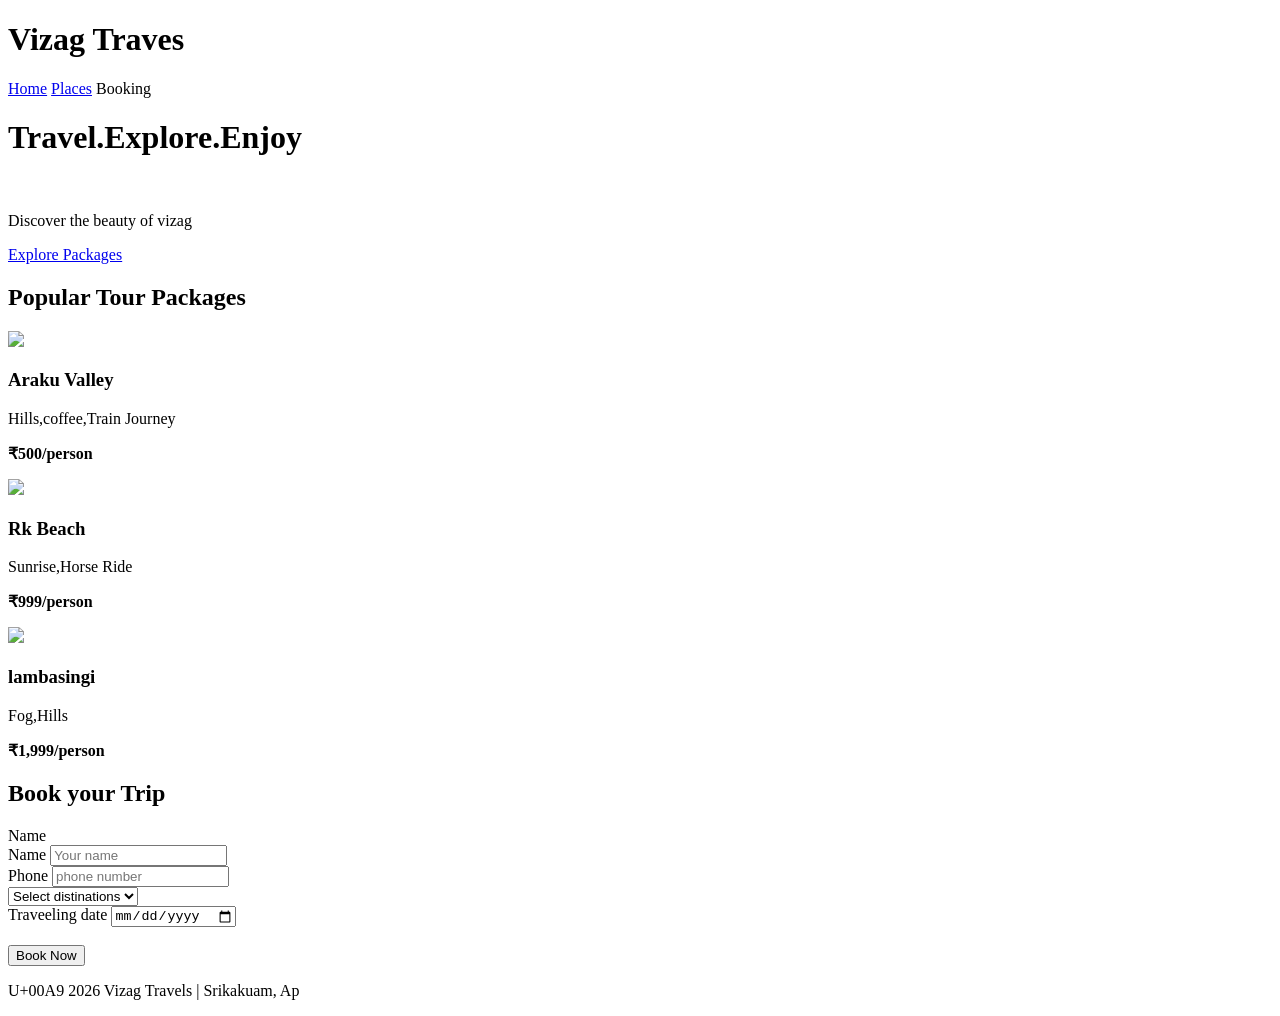
==== index.html @ c535653a "Rename index (1).html to index.html" ====
<!DOCTYPE html>
<html lang="en">
    <head>
        <meta charset="UTF-8">
        <title>Vizag Travels</title>
    <link rel="stylesheet"href="style.css">
    </head>
    <body>
    <header>
        <h1>Vizag Traves</h1>
        <nav>
            <a href="#home">Home</a>
            <a href="#places">Places</a>
            <a href="#booking"></a>Booking
        </nav>
    </header>
    <div class="tour" id="home">
        <h1>Travel.Explore.Enjoy</h1><br>
        <p> Discover the beauty of vizag</p>
        <a class="button" href="#booking"> Explore Packages</a>
    </div>
    <section id="places">
        <h2>Popular Tour Packages</h2>
        <div class="places-box">
            <div class="card">
                <img src="araku.webp" width="500">
                <h3>Araku Valley</h3>
                <p>Hills,coffee,Train Journey</p>
                <p><b>&#8377;500/person</b></p>
            </div> 
            <div class="card">
                <img src="rk beach.jfif" width="500">
                <h3>Rk Beach</h3>
                <p>Sunrise,Horse Ride</p>
                <p><b>&#8377;999/person</b></p>
            </div>
            <div class="card">
                <img src="lambasingi.jfif" width="500">
                <h3> lambasingi</h3>
                <p>Fog,Hills</p>
                <p><b>&#8377;1,999/person</b></p>
            </div>
        </div>
        <section id="booking">
            <h2>Book your Trip</h2>
            <form id="booking">
                <label>Name</label>
                <div class="form-grid">
                </div>
                <div>
                    <label>Name</label>
                <input type="text" placeholder="Your name" required>
                </div>
                <div>
                    <label>Phone</label>
                <input type="tel" placeholder="phone number" required>
                </div>
                <select>
                    <option>Select distinations</option>
                    <option>Araku Valley</option>
                    <option>RK Beach</option><br>
                    <option>lambasingi</option>
                </select>
                <div>
                    <label>Traveeling date</label>
                <input type="date" required><br><br>
                </div>
                <button type="submit">Book Now</button>
            </form>
        </section>
<footer>
    <p>U+00A9 2026 Vizag Travels | Srikakuam, Ap</p>
</footer>
    </body>
</html>
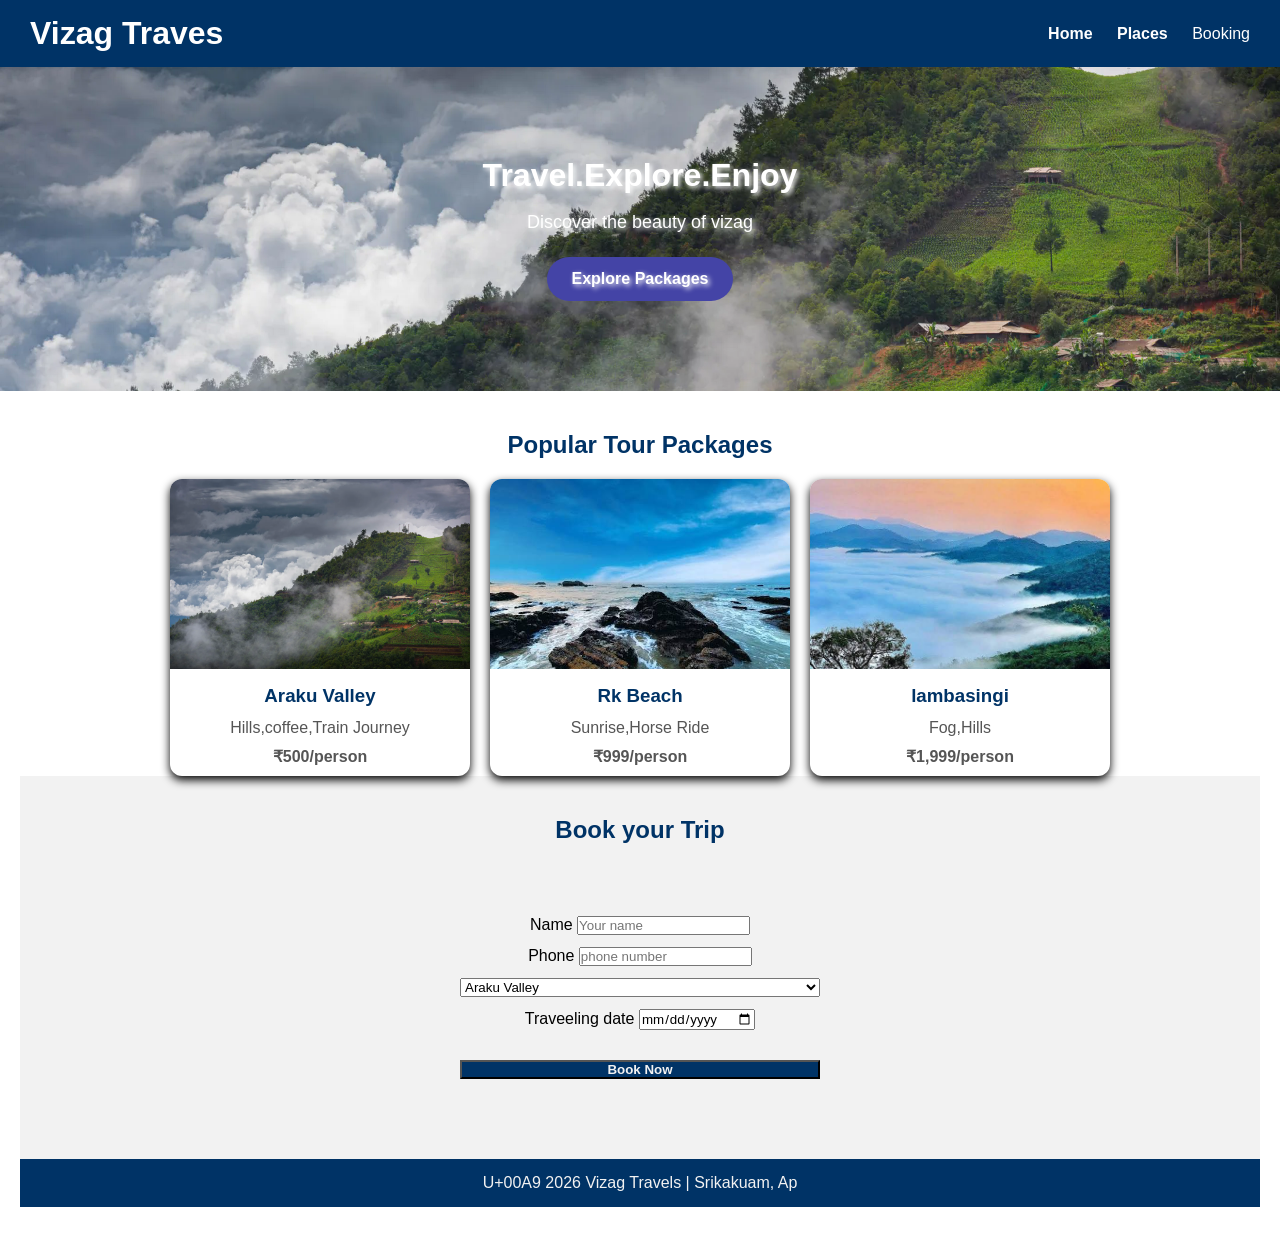
==== commit 2d9c46cb: "Update index.html" ====
--- a/index.html
+++ b/index.html
@@ -44,7 +44,6 @@
         <section id="booking">
             <h2>Book your Trip</h2>
             <form id="booking">
-                <label>Name</label>
                 <div class="form-grid">
                 </div>
                 <div>
@@ -56,7 +55,7 @@
                 <input type="tel" placeholder="phone number" required>
                 </div>
                 <select>
-                    <option>Select distinations</option>
+                    <label>Select destinations</label>
                     <option>Araku Valley</option>
                     <option>RK Beach</option><br>
                     <option>lambasingi</option>
--- a/style.css
+++ b/style.css
@@ -0,0 +1,136 @@
+*{
+    margin: 0;
+    padding: 0;
+    box-sizing: border-box;
+    font-family: Arial, sans-serif;
+}
+header{
+    background: #003366;
+    color:white ;
+    display: flex;
+    justify-content: space-between;
+    align-items: center;
+    padding: 15px 30px;
+}
+header nav a{
+    color: white;
+    text-decoration: none;
+    margin-left: 20px;
+    font-weight: bold;
+}
+.tour{
+    background-color: #87cEEB;
+    background-image: url('araku.webp');
+    background-size: cover;
+    background-position: center;
+    padding: 90px 20px;
+    text-shadow: 2px 2px 5px;
+    color: white;
+    text-align: center;
+    text-size-adjust: ;
+}
+.tour h2{font: size 41px;
+    margin-bottom: 10px}
+.tour p{font-size: 18px;
+     margin-bottom: 24px;}
+.button{
+    background:rgb(68, 68, 166);
+    color:white;
+    padding:13px 25px;
+    border-radius: 30px;
+    font-weight: bold;
+    text-decoration: none;
+    display: inline-block;
+}
+#places{
+    padding: 40px 20px;
+    text-align: center;
+}
+#places h2{
+    margin-bottom: 20px;
+    color: #003366;
+}
+.places-box{
+    display: flex;
+    gap: 20px;
+    justify-content: center;
+    flex-wrap: wrap;
+}
+.card{
+    width: 300px;
+    border:1px  ;
+    border-radius: 12px;
+    overflow: hidden;
+    background: white;
+    box-shadow: 0 4px 10px;
+}
+.card img{
+    width: 100%;
+    height: 190px;
+    object-fit: cover;
+}
+.card h3{
+    margin: 12px 5px;
+    color: #003366;
+}
+.card p{
+    margin-bottom: 10px;
+    color: #555;
+}
+#booking{
+    padding: 40px 20px;
+    background: whitesmoke;
+    text-align: center;
+}
+#booking h2{
+    margin-bottom: 20px;
+    color:#003366;
+}
+.card p{
+    margin-bottom: 10px;
+    color: #555;
+}
+#booking{
+    padding: 40pxx 20px;
+    background: #f2f2f2;
+    text-align: center;
+}
+#booking h2{
+    margin-bottom: 20px;
+    color: #003366;
+}
+#booking form{
+    max-width: 400px;
+    margin: auto;
+    display: flex;
+    flex-direction: column;
+    gap: 12px;
+}
+#booking button{
+    background: #003366;
+    color: #f2f2f2;
+    cursor: pointer;
+    font-weight: bold;
+}
+.form-grid{
+    display: grid;
+    grid-template-columns: 1fr 1fr;
+    gap: 15px;
+}
+.form-grid div{
+    display: flex;
+    flex-direction: column;
+    text-align: left;
+}
+.form-grid label{
+    font-weight: bold;
+    font-size: 13px;
+    margin-bottom: 5px;
+}
+
+footer{
+    background: #003366;
+    color: #f2f2f2;
+    text-align: center;
+    padding: 15px;
+}
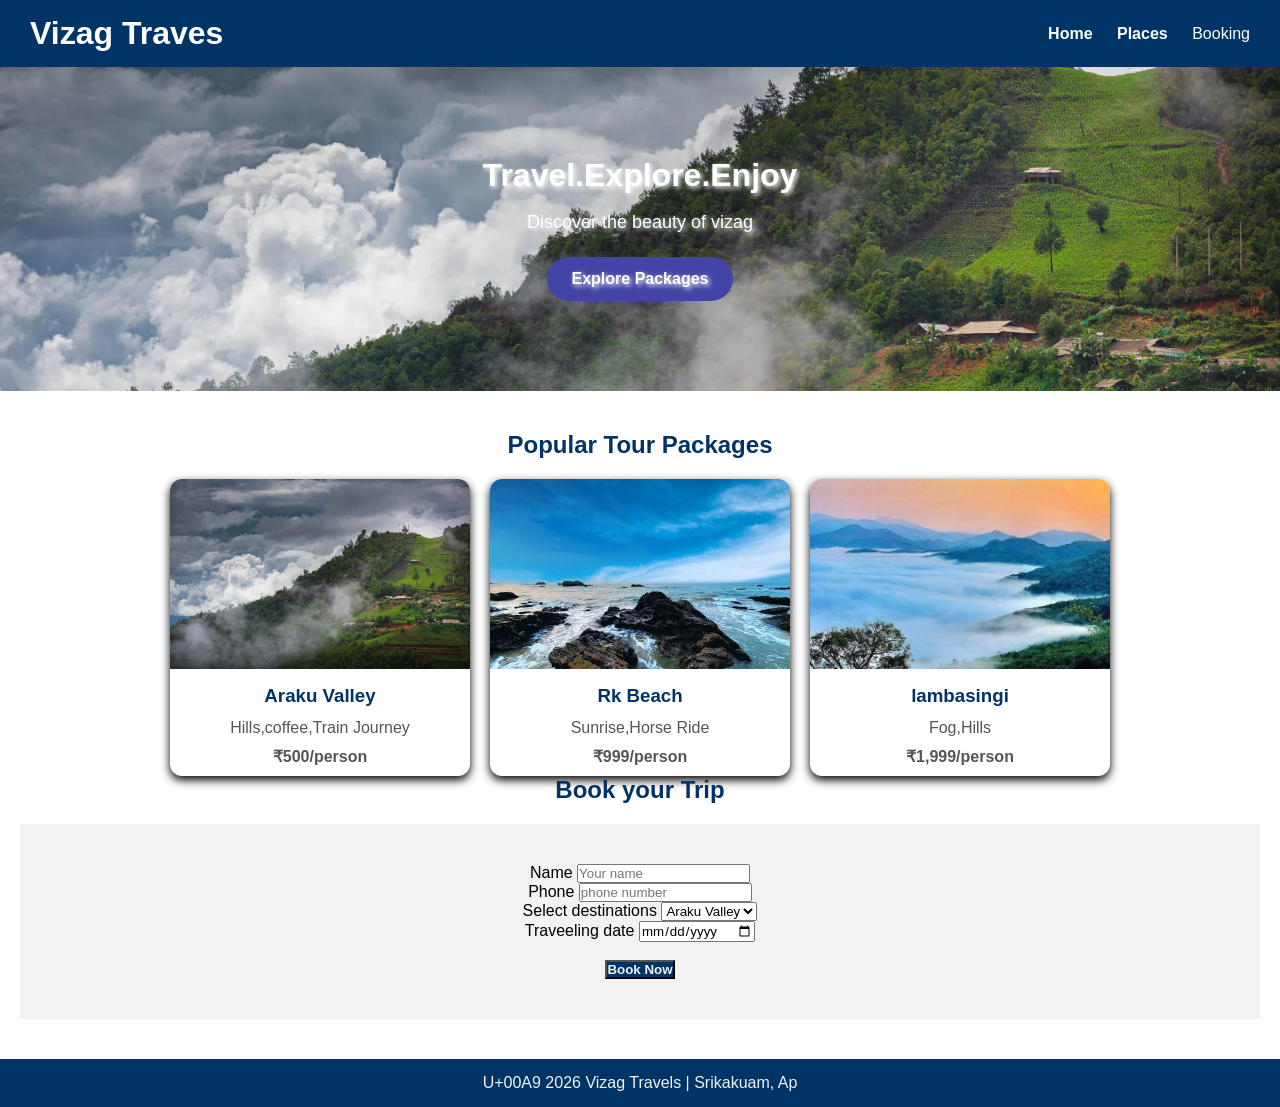
==== commit 013768aa: "Update index.html" ====
--- a/index.html
+++ b/index.html
@@ -41,26 +41,27 @@
                 <p><b>&#8377;1,999/person</b></p>
             </div>
         </div>
-        <section id="booking">
+        <div class="book-section">
             <h2>Book your Trip</h2>
             <form id="booking">
                 <div class="form-grid">
                 </div>
-                <div>
+                <div class="form-group">
                     <label>Name</label>
                 <input type="text" placeholder="Your name" required>
                 </div>
-                <div>
+                <div class="form-group">
                     <label>Phone</label>
                 <input type="tel" placeholder="phone number" required>
                 </div>
+                <div class="form-group">
+                    <label>Select destinations</label>
                 <select>
-                    <label>Select destinations</label>
                     <option>Araku Valley</option>
                     <option>RK Beach</option><br>
                     <option>lambasingi</option>
                 </select>
-                <div>
+                <div class="form-group">
                     <label>Traveeling date</label>
                 <input type="date" required><br><br>
                 </div>
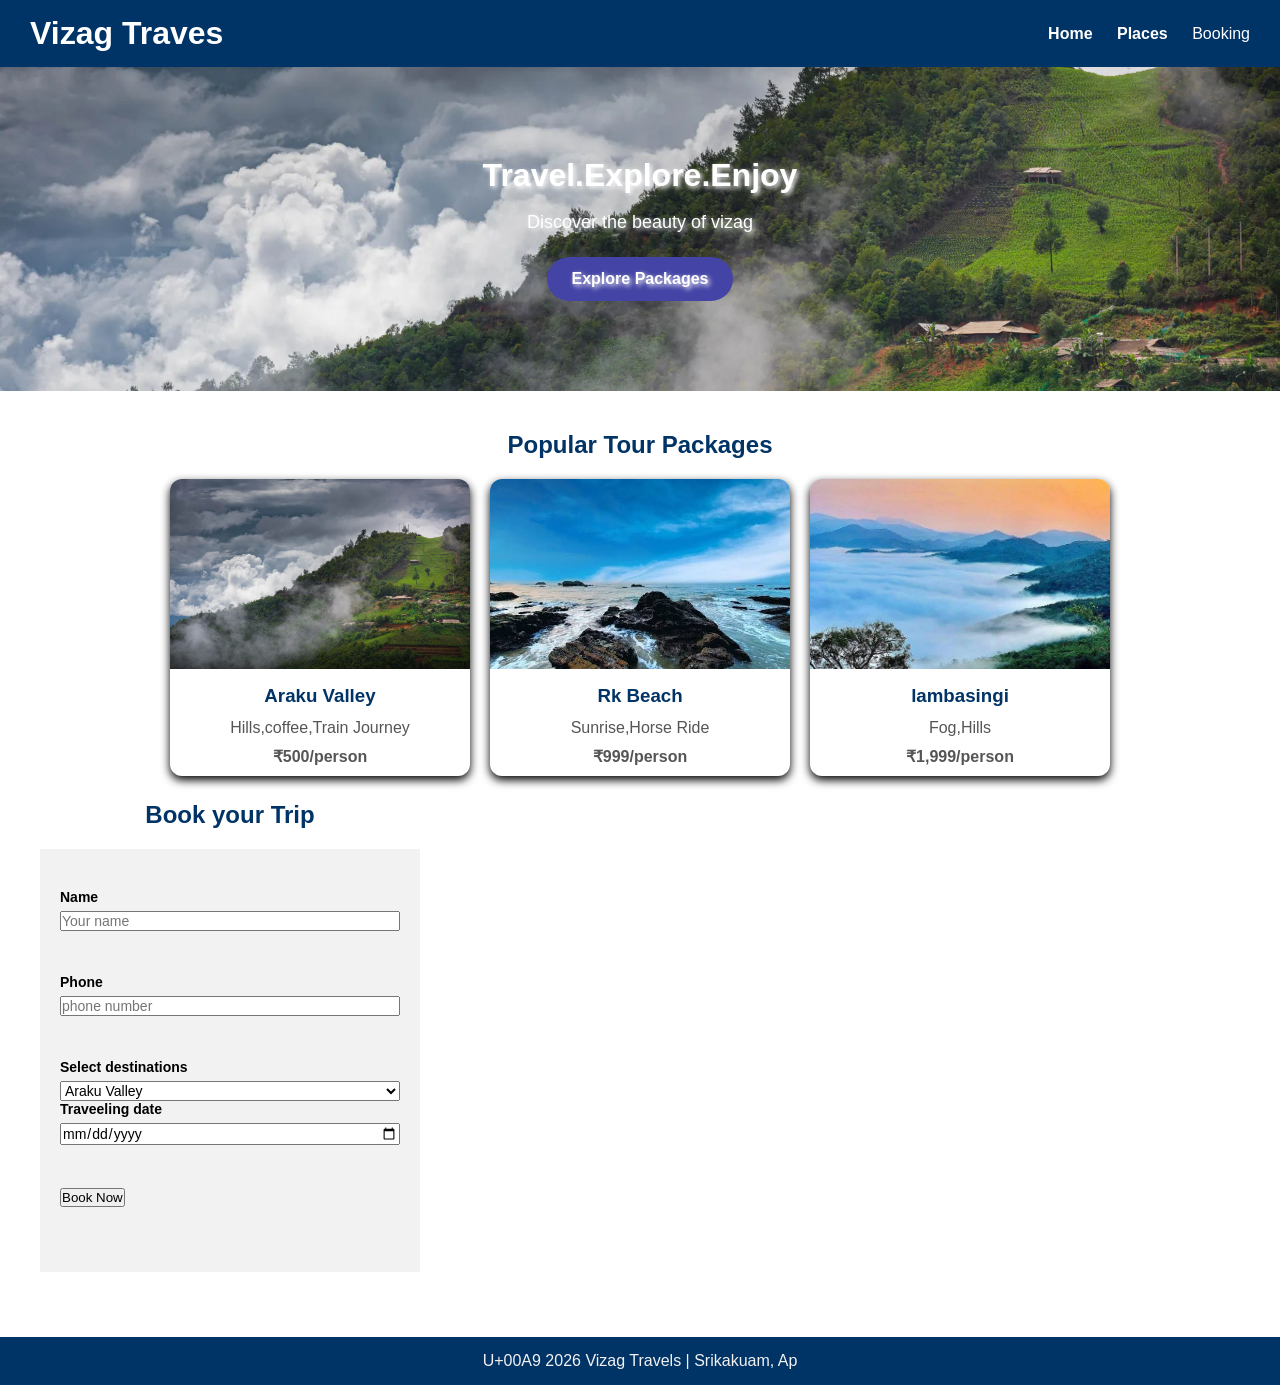
==== commit 75867cba: "Update index.html" ====
--- a/index.html
+++ b/index.html
@@ -49,11 +49,11 @@
                 <div class="form-group">
                     <label>Name</label>
                 <input type="text" placeholder="Your name" required>
-                </div>
+                </div><br>
                 <div class="form-group">
                     <label>Phone</label>
                 <input type="tel" placeholder="phone number" required>
-                </div>
+                </div><br>
                 <div class="form-group">
                     <label>Select destinations</label>
                 <select>
--- a/style.css
+++ b/style.css
@@ -83,7 +83,7 @@
     text-align: center;
 }
 #booking h2{
-    margin-bottom: 20px;
+    margin-bottom: 25px;
     color:#003366;
 }
 .card p{
@@ -99,33 +99,33 @@
     margin-bottom: 20px;
     color: #003366;
 }
-#booking form{
-    max-width: 400px;
-    margin: auto;
-    display: flex;
-    flex-direction: column;
-    gap: 12px;
+.book-section{
+    bacground:#f2f2f2;
+    max-width:420px;
+    padding:25px 20px;
+    border-radius:12px;
+    text-align:center;
+    box-sizing:border-box;
 }
-#booking button{
-    background: #003366;
-    color: #f2f2f2;
-    cursor: pointer;
-    font-weight: bold;
+.form-group{
+    margin-bottom:25px;
+    text-align:left;
 }
-.form-grid{
-    display: grid;
-    grid-template-columns: 1fr 1fr;
-    gap: 15px;
+.form-group label{
+    display:block;
+    font-weight:bold;
+    margin-bottom:6px;
+    font-size:14px;
 }
-.form-grid div{
-    display: flex;
-    flex-direction: column;
-    text-align: left;
-}
-.form-grid label{
-    font-weight: bold;
-    font-size: 13px;
-    margin-bottom: 5px;
+.form-group input,
+.form-group select{
+    width:100%;
+    padding:11px:
+    border:1px solid;
+border -radius:6px;
+font-size:14px;
+box-sizing:border-box;
+backgrounf:white;
 }
 
 footer{
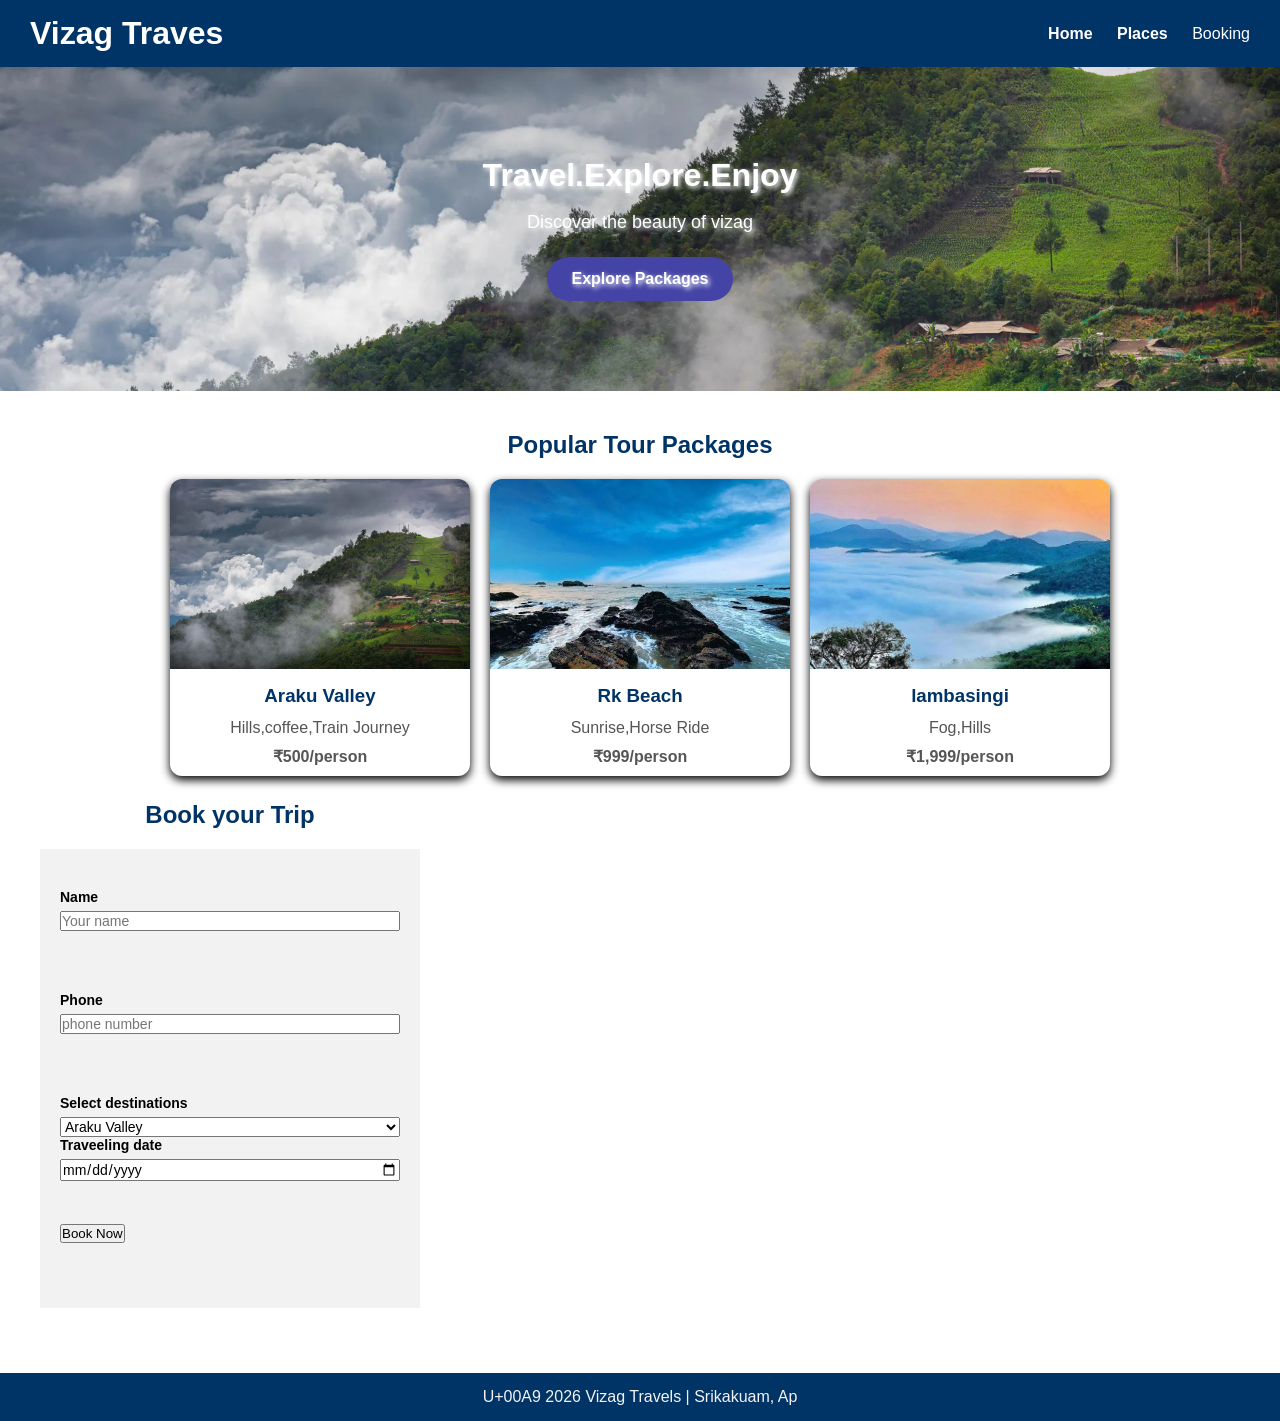
==== commit db12f67f: "Update index.html" ====
--- a/index.html
+++ b/index.html
@@ -49,11 +49,11 @@
                 <div class="form-group">
                     <label>Name</label>
                 <input type="text" placeholder="Your name" required>
-                </div><br>
+                </div><br><br>
                 <div class="form-group">
                     <label>Phone</label>
                 <input type="tel" placeholder="phone number" required>
-                </div><br>
+                </div><br><br>
                 <div class="form-group">
                     <label>Select destinations</label>
                 <select>
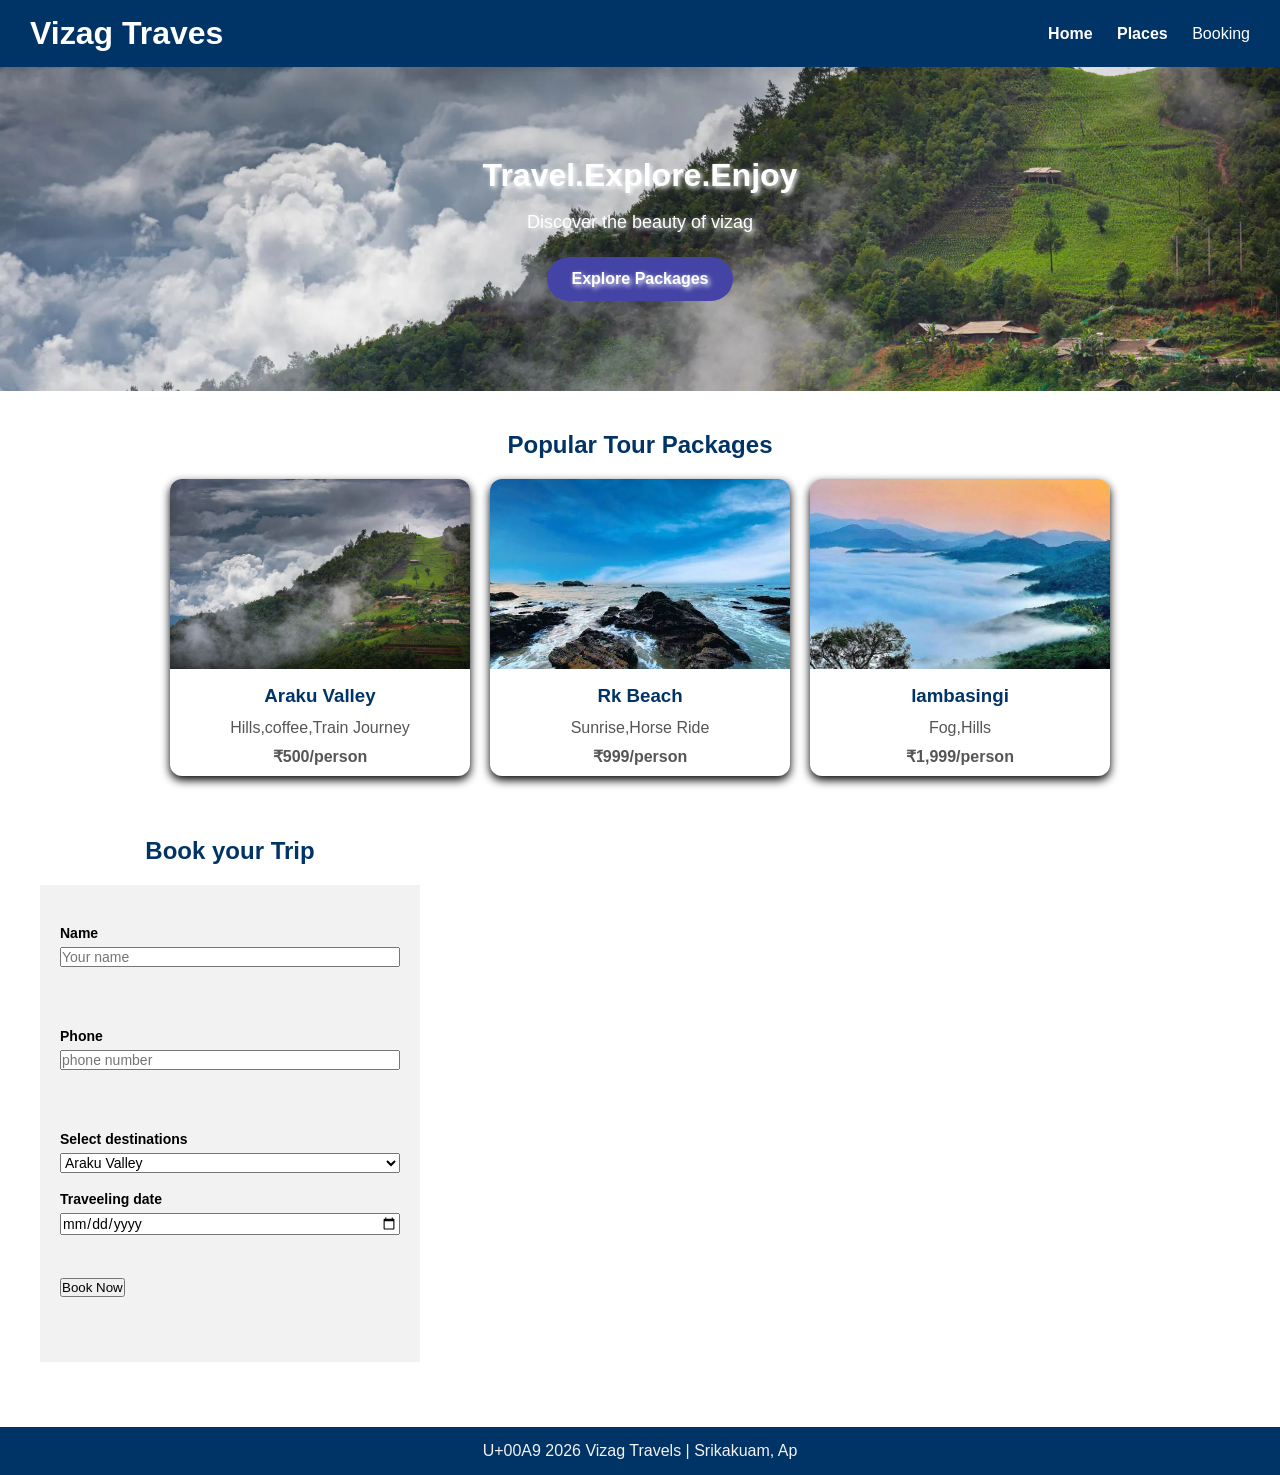
==== commit f33480f1: "Update index.html" ====
--- a/index.html
+++ b/index.html
@@ -40,7 +40,7 @@
                 <p>Fog,Hills</p>
                 <p><b>&#8377;1,999/person</b></p>
             </div>
-        </div>
+        </div><br><br>
         <div class="book-section">
             <h2>Book your Trip</h2>
             <form id="booking">
@@ -60,7 +60,7 @@
                     <option>Araku Valley</option>
                     <option>RK Beach</option><br>
                     <option>lambasingi</option>
-                </select>
+                </select><br><br>
                 <div class="form-group">
                     <label>Traveeling date</label>
                 <input type="date" required><br><br>
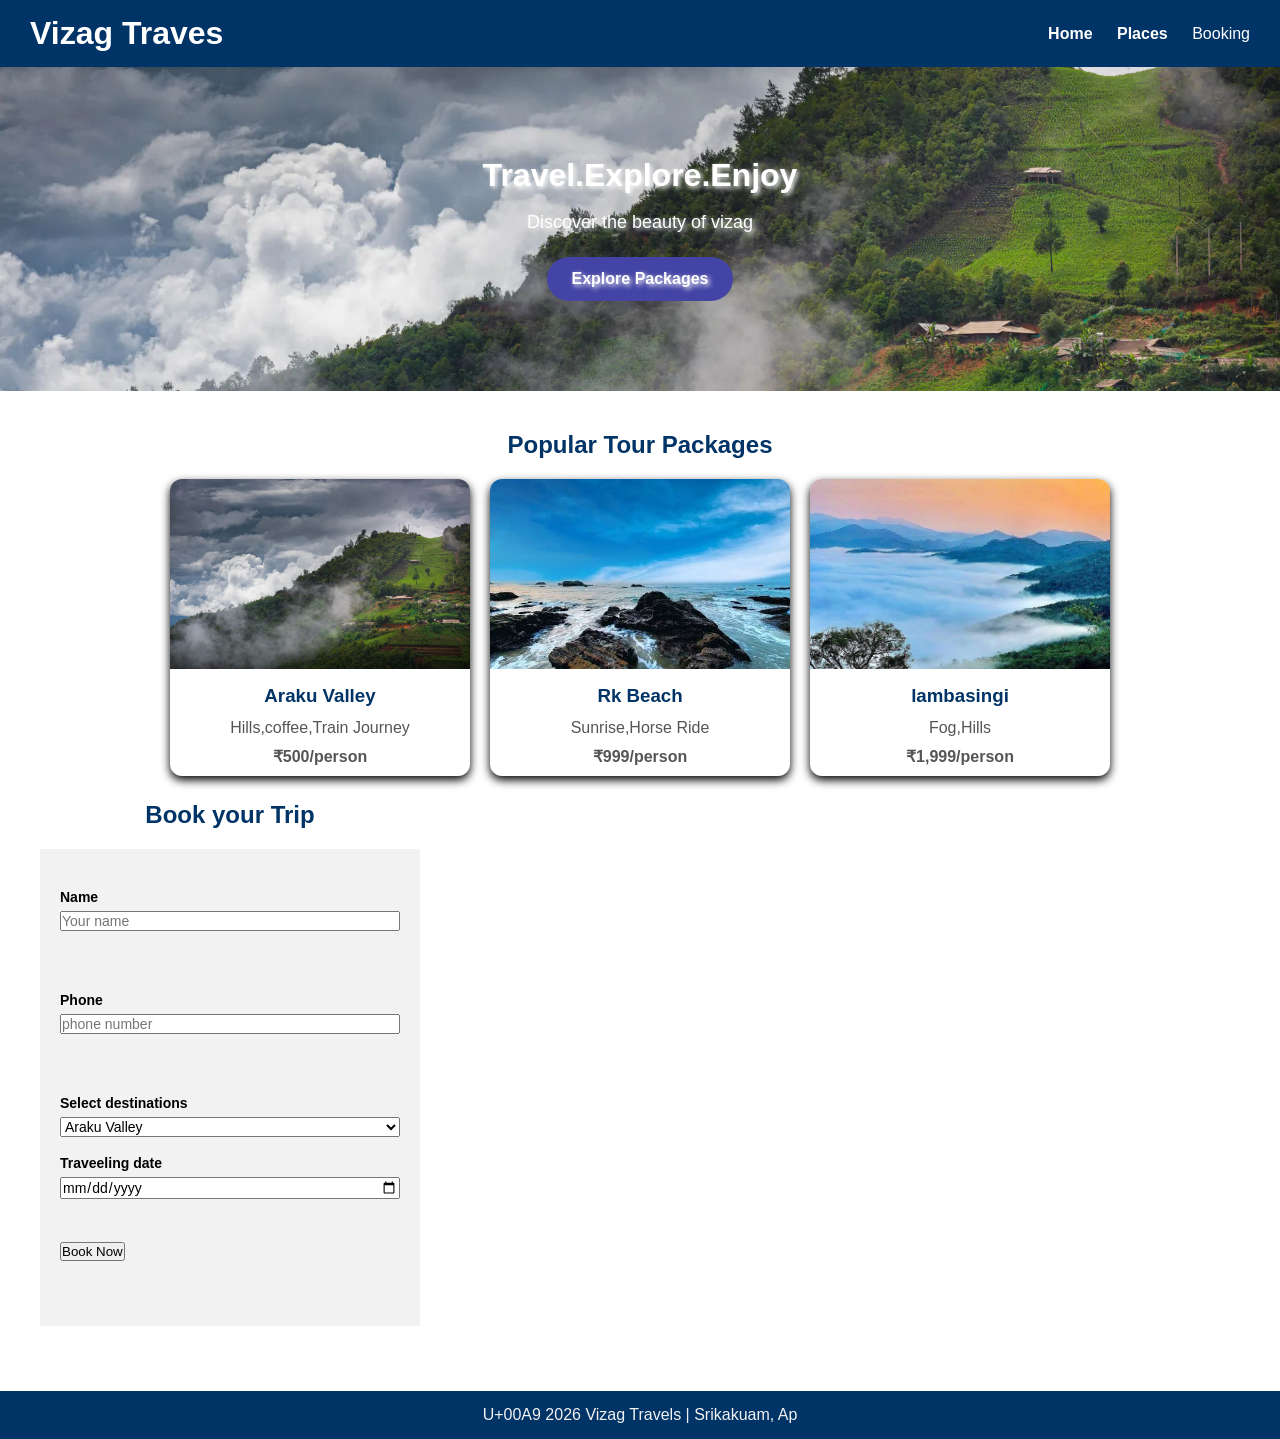
==== commit 8cd46735: "Update index.html" ====
--- a/index.html
+++ b/index.html
@@ -40,7 +40,7 @@
                 <p>Fog,Hills</p>
                 <p><b>&#8377;1,999/person</b></p>
             </div>
-        </div><br><br>
+        </div>
         <div class="book-section">
             <h2>Book your Trip</h2>
             <form id="booking">
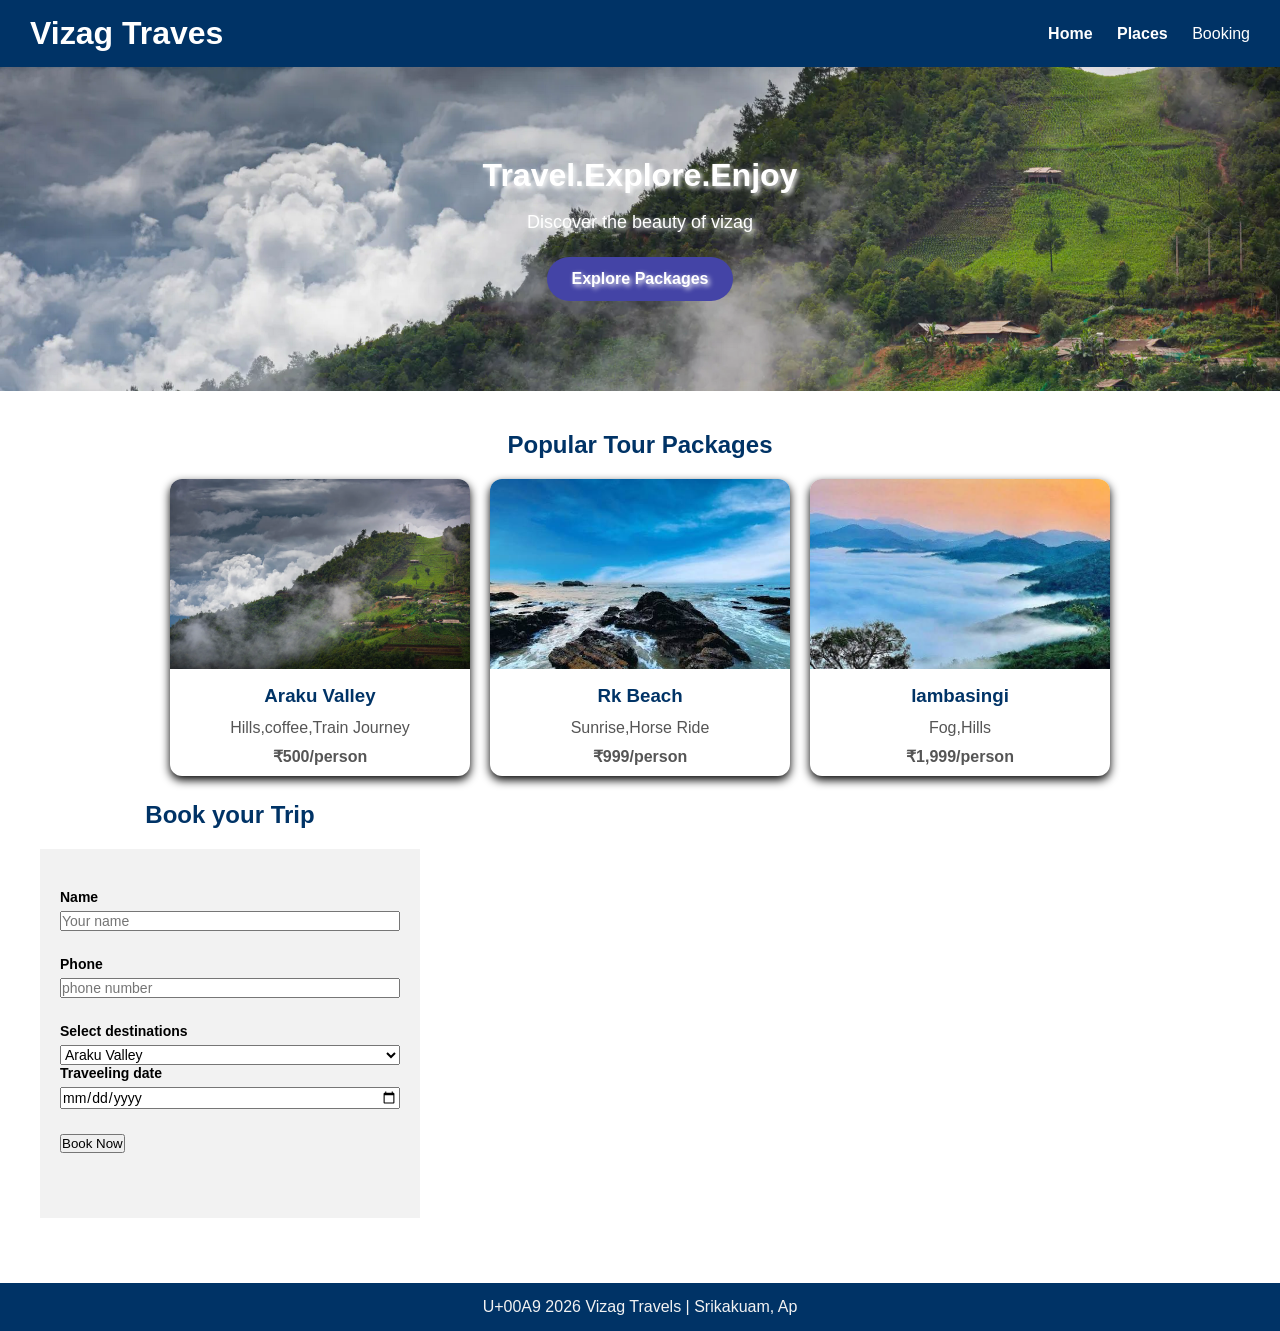
==== commit c93b77db: "Update index.html" ====
--- a/index.html
+++ b/index.html
@@ -49,21 +49,21 @@
                 <div class="form-group">
                     <label>Name</label>
                 <input type="text" placeholder="Your name" required>
-                </div><br><br>
+                </div>
                 <div class="form-group">
                     <label>Phone</label>
                 <input type="tel" placeholder="phone number" required>
-                </div><br><br>
+                </div>
                 <div class="form-group">
                     <label>Select destinations</label>
                 <select>
                     <option>Araku Valley</option>
-                    <option>RK Beach</option><br>
+                    <option>RK Beach</option>
                     <option>lambasingi</option>
-                </select><br><br>
+                </select>
                 <div class="form-group">
                     <label>Traveeling date</label>
-                <input type="date" required><br><br>
+                <input type="date" required>
                 </div>
                 <button type="submit">Book Now</button>
             </form>
